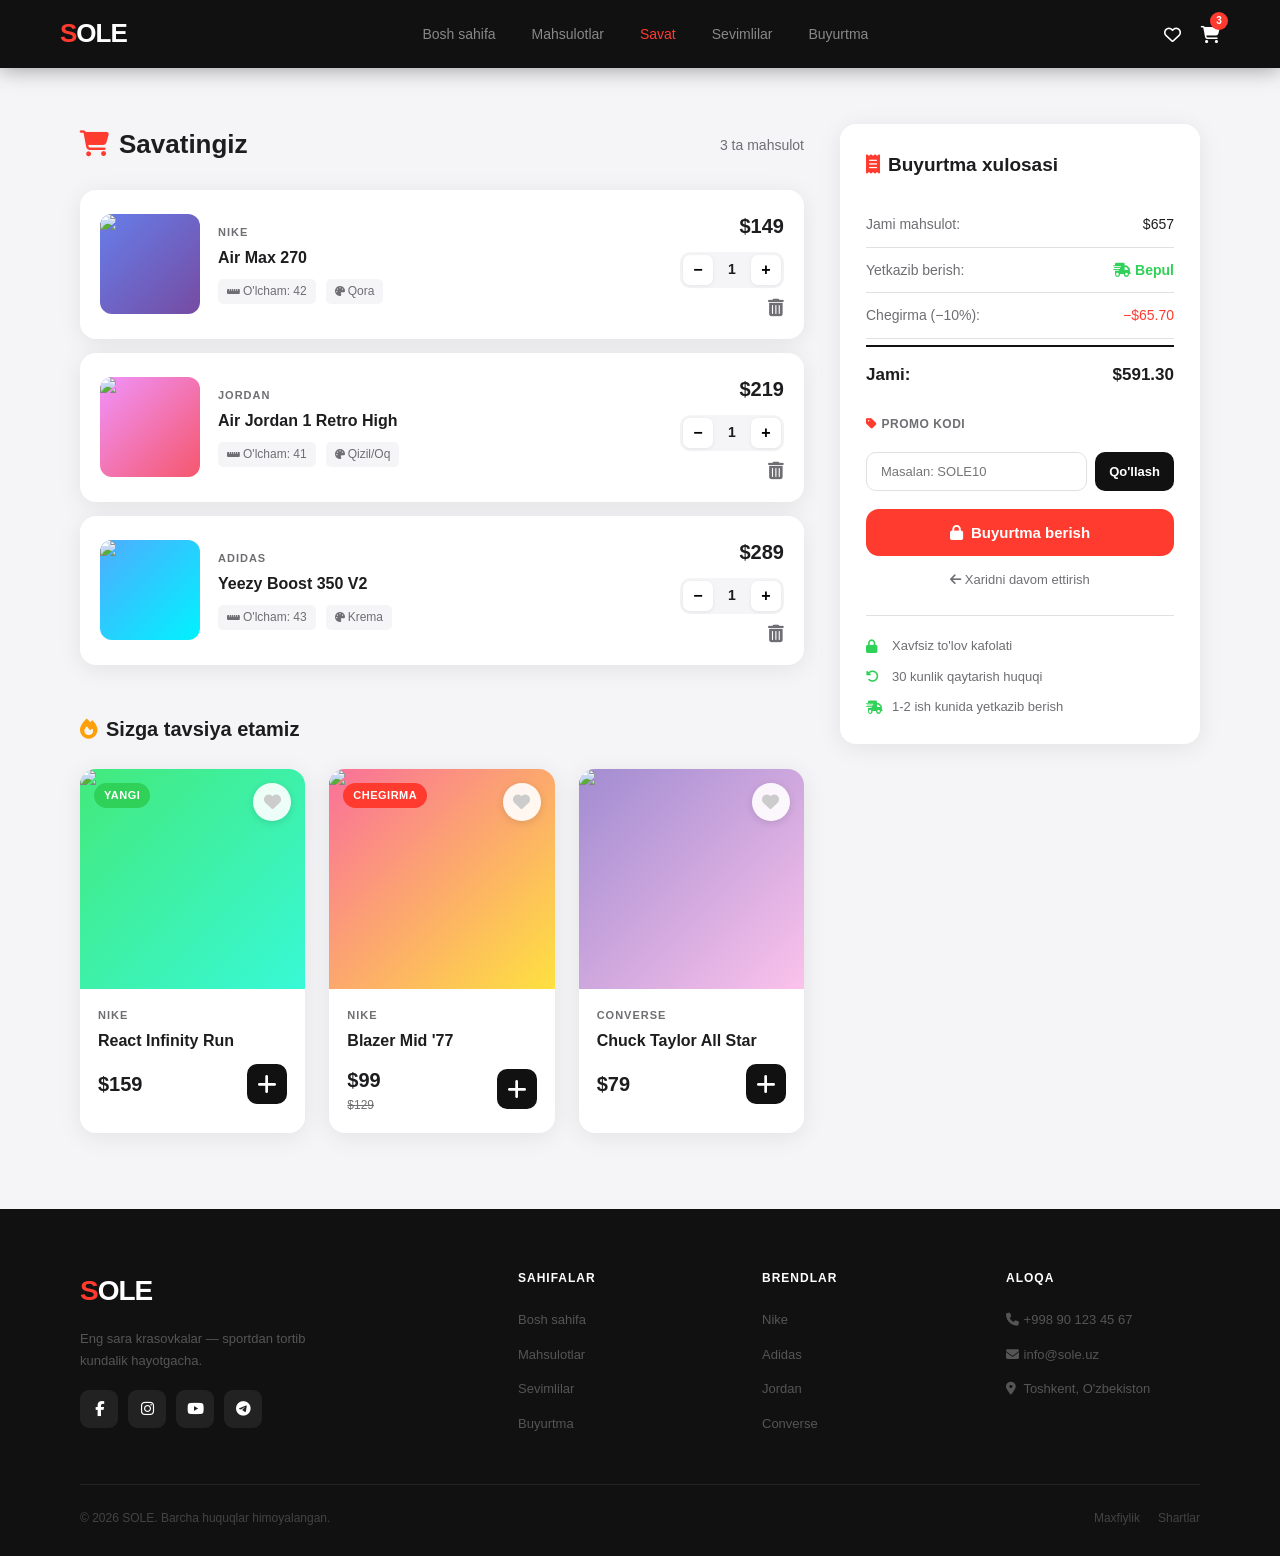
==== cart.html @ 351b91ec "news" ====
<!DOCTYPE html>
<html lang="uz">
<head>
  <meta charset="UTF-8">
  <meta name="viewport" content="width=device-width, initial-scale=1.0">
  <title>Savat — SOLE</title>
  <link rel="stylesheet" href="style.css">
  <link rel="stylesheet" href="https://cdn.jsdelivr.net/npm/@fortawesome/fontawesome-free@6.5.1/css/all.min.css">
</head>
<body>

<!-- NAVBAR -->
<nav>
  <div class="nav-logo"><span>S</span>OLE</div>
  <ul class="nav-links">
    <li><a href="index.html">Bosh sahifa</a></li>
    <li><a href="products.html">Mahsulotlar</a></li>
    <li><a href="cart.html" class="active">Savat</a></li>
    <li><a href="liked.html">Sevimlilar</a></li>
    <li><a href="checkout.html">Buyurtma</a></li>
  </ul>
  <div class="nav-right">
    <a href="liked.html" class="nav-icon"><i class="fa-regular fa-heart"></i></a>
    <a href="cart.html" class="nav-icon"><i class="fa-solid fa-cart-shopping"></i><span class="badge">3</span></a>
  </div>
</nav>

<!-- CART LAYOUT -->
<div class="cart-wrap">

  <!-- LEFT: ITEMS -->
  <div>
    <div class="cart-hd">
      <h2><i class="fa-solid fa-cart-shopping" style="color:var(--accent);margin-right:10px;"></i>Savatingiz</h2>
      <span>3 ta mahsulot</span>
    </div>

    <!-- Item 1 -->
    <div class="citem">
      <div class="citem-img img-1">
        <img src="https://images.unsplash.com/photo-ft2UhxkefwE?w=120&h=120&q=80&auto=format&fit=crop" alt="Air Max 270">
      </div>
      <div>
        <div class="citem-brand">Nike</div>
        <div class="citem-name">Air Max 270</div>
        <div class="citem-meta">
          <span class="ctag"><i class="fa-solid fa-ruler-horizontal" style="font-size:10px;margin-right:3px;"></i>O'lcham: 42</span>
          <span class="ctag"><i class="fa-solid fa-palette" style="font-size:10px;margin-right:3px;"></i>Qora</span>
        </div>
      </div>
      <div class="citem-right">
        <div class="citem-price">$149</div>
        <div class="qty">
          <button class="qty-btn">−</button>
          <span class="qty-n">1</span>
          <button class="qty-btn">+</button>
        </div>
        <button class="rm-btn"><i class="fa-solid fa-trash-can"></i></button>
      </div>
    </div>

    <!-- Item 2 -->
    <div class="citem">
      <div class="citem-img img-2">
        <img src="https://images.unsplash.com/photo-164_6wVEHfI?w=120&h=120&q=80&auto=format&fit=crop" alt="Jordan 1">
      </div>
      <div>
        <div class="citem-brand">Jordan</div>
        <div class="citem-name">Air Jordan 1 Retro High</div>
        <div class="citem-meta">
          <span class="ctag"><i class="fa-solid fa-ruler-horizontal" style="font-size:10px;margin-right:3px;"></i>O'lcham: 41</span>
          <span class="ctag"><i class="fa-solid fa-palette" style="font-size:10px;margin-right:3px;"></i>Qizil/Oq</span>
        </div>
      </div>
      <div class="citem-right">
        <div class="citem-price">$219</div>
        <div class="qty">
          <button class="qty-btn">−</button>
          <span class="qty-n">1</span>
          <button class="qty-btn">+</button>
        </div>
        <button class="rm-btn"><i class="fa-solid fa-trash-can"></i></button>
      </div>
    </div>

    <!-- Item 3 -->
    <div class="citem">
      <div class="citem-img img-3">
        <img src="https://images.unsplash.com/photo-kP6knT7tjn4?w=120&h=120&q=80&auto=format&fit=crop" alt="Yeezy 350">
      </div>
      <div>
        <div class="citem-brand">Adidas</div>
        <div class="citem-name">Yeezy Boost 350 V2</div>
        <div class="citem-meta">
          <span class="ctag"><i class="fa-solid fa-ruler-horizontal" style="font-size:10px;margin-right:3px;"></i>O'lcham: 43</span>
          <span class="ctag"><i class="fa-solid fa-palette" style="font-size:10px;margin-right:3px;"></i>Krema</span>
        </div>
      </div>
      <div class="citem-right">
        <div class="citem-price">$289</div>
        <div class="qty">
          <button class="qty-btn">−</button>
          <span class="qty-n">1</span>
          <button class="qty-btn">+</button>
        </div>
        <button class="rm-btn"><i class="fa-solid fa-trash-can"></i></button>
      </div>
    </div>

    <!-- Recommended -->
    <div style="margin-top:48px;">
      <div class="section-head" style="margin-bottom:24px;">
        <h3 style="font-size:20px;font-weight:800;"><i class="fa-solid fa-fire" style="color:#ff9f0a;margin-right:8px;"></i>Sizga tavsiya etamiz</h3>
      </div>
      <div class="grid-4" style="grid-template-columns:repeat(3,1fr);">

        <div class="pcard">
          <div class="pimg img-4"><img src="https://images.unsplash.com/photo-jvoZ-Aux9aw?w=400&h=280&q=80&auto=format&fit=crop" alt="React Infinity"></div>
          <span class="pbadge new">Yangi</span>
          <label class="like-btn"><input type="checkbox"><div class="like-icon"><i class="fa-solid fa-heart"></i></div></label>
          <div class="pinfo">
            <div class="pbrand">Nike</div>
            <div class="pname">React Infinity Run</div>
            <div class="pfooter">
              <div class="pprice-current">$159</div>
              <button class="add-btn"><i class="fa-solid fa-plus"></i></button>
            </div>
          </div>
        </div>

        <div class="pcard">
          <div class="pimg img-5"><img src="https://images.unsplash.com/photo-gKEp40qEezc?w=400&h=280&q=80&auto=format&fit=crop" alt="Blazer Mid"></div>
          <span class="pbadge sale">Chegirma</span>
          <label class="like-btn"><input type="checkbox"><div class="like-icon"><i class="fa-solid fa-heart"></i></div></label>
          <div class="pinfo">
            <div class="pbrand">Nike</div>
            <div class="pname">Blazer Mid '77</div>
            <div class="pfooter">
              <div><div class="pprice-current">$99</div><div class="pprice-old">$129</div></div>
              <button class="add-btn"><i class="fa-solid fa-plus"></i></button>
            </div>
          </div>
        </div>

        <div class="pcard">
          <div class="pimg img-6"><img src="https://images.unsplash.com/photo-su7PjvuQ-1c?w=400&h=280&q=80&auto=format&fit=crop" alt="Chuck Taylor"></div>
          <label class="like-btn"><input type="checkbox"><div class="like-icon"><i class="fa-solid fa-heart"></i></div></label>
          <div class="pinfo">
            <div class="pbrand">Converse</div>
            <div class="pname">Chuck Taylor All Star</div>
            <div class="pfooter">
              <div class="pprice-current">$79</div>
              <button class="add-btn"><i class="fa-solid fa-plus"></i></button>
            </div>
          </div>
        </div>

      </div>
    </div>
  </div>

  <!-- RIGHT: SUMMARY -->
  <div class="summary">
    <div class="sum-title"><i class="fa-solid fa-receipt" style="color:var(--accent);margin-right:8px;"></i>Buyurtma xulosasi</div>

    <div class="sum-row"><span class="lbl">Jami mahsulot:</span><span>$657</span></div>
    <div class="sum-row"><span class="lbl">Yetkazib berish:</span><span style="color:#30d158;font-weight:600;"><i class="fa-solid fa-truck-fast" style="margin-right:4px;"></i>Bepul</span></div>
    <div class="sum-row"><span class="lbl">Chegirma (−10%):</span><span style="color:var(--accent);">−$65.70</span></div>
    <div class="sum-row total"><span class="lbl">Jami:</span><span>$591.30</span></div>

    <div style="margin-top:16px;">
      <div style="font-size:12px;font-weight:600;color:var(--muted);margin-bottom:8px;text-transform:uppercase;letter-spacing:.5px;">
        <i class="fa-solid fa-tag" style="color:var(--accent);margin-right:4px;"></i>Promo kodi
      </div>
      <div class="coupon">
        <input type="text" placeholder="Masalan: SOLE10">
        <button>Qo'llash</button>
      </div>
    </div>

    <a href="checkout.html">
      <button class="go-checkout"><i class="fa-solid fa-lock"></i> Buyurtma berish</button>
    </a>
    <a href="products.html" class="cont-shop"><i class="fa-solid fa-arrow-left"></i> Xaridni davom ettirish</a>

    <div style="margin-top:24px;padding-top:20px;border-top:1px solid var(--border);">
      <div style="display:flex;flex-direction:column;gap:10px;">
        <div style="display:flex;align-items:center;gap:10px;font-size:13px;color:var(--muted);">
          <i class="fa-solid fa-lock" style="color:#30d158;width:16px;"></i><span>Xavfsiz to'lov kafolati</span>
        </div>
        <div style="display:flex;align-items:center;gap:10px;font-size:13px;color:var(--muted);">
          <i class="fa-solid fa-rotate-left" style="color:#30d158;width:16px;"></i><span>30 kunlik qaytarish huquqi</span>
        </div>
        <div style="display:flex;align-items:center;gap:10px;font-size:13px;color:var(--muted);">
          <i class="fa-solid fa-truck-fast" style="color:#30d158;width:16px;"></i><span>1-2 ish kunida yetkazib berish</span>
        </div>
      </div>
    </div>
  </div>

</div>

<!-- FOOTER -->
<footer>
  <div class="foot-grid">
    <div class="foot-brand">
      <div class="logo"><span>S</span>OLE</div>
      <p>Eng sara krasovkalar — sportdan tortib kundalik hayotgacha.</p>
      <div class="foot-social">
        <div class="soc"><i class="fa-brands fa-facebook-f"></i></div>
        <div class="soc"><i class="fa-brands fa-instagram"></i></div>
        <div class="soc"><i class="fa-brands fa-youtube"></i></div>
        <div class="soc"><i class="fa-brands fa-telegram"></i></div>
      </div>
    </div>
    <div class="foot-col"><h4>Sahifalar</h4><ul>
      <li><a href="index.html">Bosh sahifa</a></li>
      <li><a href="products.html">Mahsulotlar</a></li>
      <li><a href="liked.html">Sevimlilar</a></li>
      <li><a href="checkout.html">Buyurtma</a></li>
    </ul></div>
    <div class="foot-col"><h4>Brendlar</h4><ul>
      <li><a href="#">Nike</a></li><li><a href="#">Adidas</a></li>
      <li><a href="#">Jordan</a></li><li><a href="#">Converse</a></li>
    </ul></div>
    <div class="foot-col"><h4>Aloqa</h4><ul>
      <li><a href="#"><i class="fa-solid fa-phone" style="width:14px;"></i> +998 90 123 45 67</a></li>
      <li><a href="#"><i class="fa-solid fa-envelope" style="width:14px;"></i> info@sole.uz</a></li>
      <li><a href="#"><i class="fa-solid fa-location-dot" style="width:14px;"></i> Toshkent, O'zbekiston</a></li>
    </ul></div>
  </div>
  <div class="foot-bottom">
    <p>© 2026 SOLE. Barcha huquqlar himoyalangan.</p>
    <div class="foot-links"><a href="#">Maxfiylik</a><a href="#">Shartlar</a></div>
  </div>
</footer>

</body>
</html>
---- style.css ----
:root {
  --primary: #111111;
  --accent:  #ff3b30;
  --bg:      #f5f5f7;
  --card:    #ffffff;
  --text:    #1d1d1f;
  --muted:   #6e6e73;
  --border:  #e0e0e0;
  --shadow:  0 4px 24px rgba(0,0,0,.08);
  --shadow2: 0 12px 40px rgba(0,0,0,.14);
  --r:       16px;
}

*, *::before, *::after { margin:0; padding:0; box-sizing:border-box; }
html { scroll-behavior:smooth; }
body { font-family:-apple-system,BlinkMacSystemFont,'Segoe UI',Roboto,sans-serif; background:var(--bg); color:var(--text); line-height:1.6; }
a { text-decoration:none; color:inherit; }

/* ── NAVBAR ─────────────────────────────── */
nav {
  background:var(--primary);
  padding:0 60px;
  height:68px;
  display:flex; align-items:center; justify-content:space-between;
  position:sticky; top:0; z-index:100;
  box-shadow:0 2px 20px rgba(0,0,0,.35);
}
.nav-logo { font-size:26px; font-weight:900; color:#fff; letter-spacing:-1px; }
.nav-logo span { color:var(--accent); }
.nav-links { display:flex; gap:4px; list-style:none; }
.nav-links a { color:#888; padding:8px 16px; border-radius:8px; font-size:14px; font-weight:500; transition:.2s; }
.nav-links a:hover { color:#fff; background:rgba(255,255,255,.08); }
.nav-links a.active { color:var(--accent); }
.nav-right { display:flex; gap:20px; align-items:center; }
.nav-icon { color:#fff; font-size:20px; position:relative; cursor:pointer; transition:.2s; }
.nav-icon:hover { color:var(--accent); }
.nav-icon .badge {
  position:absolute; top:-6px; right:-8px;
  background:var(--accent); color:#fff;
  font-size:10px; font-weight:700;
  width:18px; height:18px; border-radius:50%;
  display:flex; align-items:center; justify-content:center;
}

/* ── BUTTONS ─────────────────────────────── */
.btn { display:inline-flex; align-items:center; gap:8px; padding:13px 26px; border-radius:12px; font-size:15px; font-weight:600; cursor:pointer; border:none; transition:.2s; }
.btn-red { background:var(--accent); color:#fff; }
.btn-red:hover { background:#d62e24; transform:translateY(-2px); box-shadow:0 8px 24px rgba(255,59,48,.3); }
.btn-dark { background:var(--primary); color:#fff; }
.btn-dark:hover { background:#333; transform:translateY(-2px); }
.btn-outline { background:transparent; color:#fff; border:2px solid rgba(255,255,255,.3); }
.btn-outline:hover { border-color:#fff; background:rgba(255,255,255,.08); }

/* ── HERO ────────────────────────────────── */
.hero {
  background:var(--primary);
  min-height:calc(100vh - 68px);
  display:grid; grid-template-columns:1fr 1fr;
  align-items:center; padding:60px 80px; gap:60px;
  overflow:hidden; position:relative;
}
.hero::after {
  content:''; position:absolute;
  width:700px; height:700px;
  background:radial-gradient(circle,rgba(255,59,48,.12) 0%,transparent 70%);
  right:-150px; top:50%; transform:translateY(-50%);
  pointer-events:none;
}
.hero-tag {
  display:inline-block;
  background:rgba(255,59,48,.15); border:1px solid rgba(255,59,48,.3);
  color:var(--accent); padding:5px 14px; border-radius:20px;
  font-size:12px; font-weight:700; text-transform:uppercase; letter-spacing:1px;
  margin-bottom:20px;
}
.hero h1 { font-size:clamp(40px,5vw,72px); font-weight:900; color:#fff; line-height:1.05; letter-spacing:-2px; margin-bottom:20px; }
.hero h1 span { color:var(--accent); }
.hero p { color:#777; font-size:17px; line-height:1.7; margin-bottom:36px; max-width:400px; }
.hero-btns { display:flex; gap:14px; flex-wrap:wrap; }
.hero-stats { display:flex; gap:40px; margin-top:56px; }
.stat-num { font-size:30px; font-weight:900; color:#fff; line-height:1; }
.stat-label { font-size:11px; color:#555; text-transform:uppercase; letter-spacing:1px; margin-top:3px; }
.hero-visual { display:flex; justify-content:center; align-items:center; }
.shoe-circle {
  width:400px; height:400px;
  background:linear-gradient(135deg,#1a1a2e,#0f3460);
  border-radius:50%;
  display:flex; align-items:center; justify-content:center;
  font-size:180px;
  box-shadow:0 0 80px rgba(255,59,48,.18), inset 0 0 60px rgba(0,0,0,.3);
  animation:float 3s ease-in-out infinite;
  position:relative; z-index:1;
}
@keyframes float { 0%,100%{transform:translateY(0) rotate(-4deg);} 50%{transform:translateY(-22px) rotate(4deg);} }
.shoe-price-tag {
  position:absolute; top:40px; right:-20px;
  background:var(--accent); color:#fff;
  padding:14px 18px; border-radius:16px;
  text-align:center; font-weight:700;
  box-shadow:0 8px 24px rgba(255,59,48,.4); z-index:2;
}
.shoe-price-tag .big { font-size:24px; display:block; }
.shoe-price-tag .sm  { font-size:11px; opacity:.8; }

/* ── SECTION ─────────────────────────────── */
.section { padding:80px; }
.section-head { display:flex; justify-content:space-between; align-items:flex-end; margin-bottom:44px; }
.section-title { font-size:34px; font-weight:800; letter-spacing:-1px; }
.section-title span { color:var(--accent); }
.see-all { color:var(--accent); font-weight:600; font-size:14px; }
.see-all:hover { text-decoration:underline; }

/* ── CATEGORIES ──────────────────────────── */
.cats { display:grid; grid-template-columns:repeat(3,1fr); gap:24px; }
.cat-card { height:200px; border-radius:var(--r); overflow:hidden; position:relative; cursor:pointer; transition:.3s; }
.cat-card:hover { transform:translateY(-6px); box-shadow:var(--shadow2); }
.cat-card:nth-child(1) { background:linear-gradient(135deg,#667eea,#764ba2); }
.cat-card:nth-child(2) { background:linear-gradient(135deg,#f093fb,#f5576c); }
.cat-card:nth-child(3) { background:linear-gradient(135deg,#4facfe,#00f2fe); }
.cat-emoji { position:absolute; right:20px; top:50%; transform:translateY(-50%); font-size:70px; opacity:.8; }
.cat-info  { position:absolute; bottom:0; left:0; right:0; padding:20px 24px; background:linear-gradient(transparent,rgba(0,0,0,.55)); }
.cat-name  { color:#fff; font-size:20px; font-weight:800; }
.cat-count { color:rgba(255,255,255,.7); font-size:13px; }

/* ── PRODUCT CARDS ───────────────────────── */
.grid-4 { display:grid; grid-template-columns:repeat(4,1fr); gap:24px; }
.grid-3 { display:grid; grid-template-columns:repeat(3,1fr); gap:24px; }
.pcard { background:var(--card); border-radius:var(--r); box-shadow:var(--shadow); overflow:hidden; transition:.3s; position:relative; }
.pcard:hover { transform:translateY(-8px); box-shadow:var(--shadow2); }
.pimg { height:220px; display:flex; align-items:center; justify-content:center; font-size:100px; position:relative; }
.img-1  { background:linear-gradient(135deg,#667eea,#764ba2); }
.img-2  { background:linear-gradient(135deg,#f093fb,#f5576c); }
.img-3  { background:linear-gradient(135deg,#4facfe,#00f2fe); }
.img-4  { background:linear-gradient(135deg,#43e97b,#38f9d7); }
.img-5  { background:linear-gradient(135deg,#fa709a,#fee140); }
.img-6  { background:linear-gradient(135deg,#a18cd1,#fbc2eb); }
.img-7  { background:linear-gradient(135deg,#ffecd2,#fcb69f); }
.img-8  { background:linear-gradient(135deg,#a1c4fd,#c2e9fb); }
.img-9  { background:linear-gradient(135deg,#d4fc79,#96e6a1); }
.img-10 { background:linear-gradient(135deg,#f6d365,#fda085); }
.img-11 { background:linear-gradient(135deg,#89f7fe,#66a6ff); }
.img-12 { background:linear-gradient(135deg,#a8edea,#fed6e3); }
.pbadge { position:absolute; top:14px; left:14px; padding:4px 10px; border-radius:20px; font-size:11px; font-weight:700; text-transform:uppercase; letter-spacing:.5px; color:#fff; z-index:1; }
.pbadge.new  { background:#30d158; }
.pbadge.sale { background:var(--accent); }
.pbadge.hot  { background:#ff9f0a; }

/* like button – CSS checkbox trick */
.like-btn { position:absolute; top:14px; right:14px; z-index:2; cursor:pointer; }
.like-btn input[type="checkbox"] { display:none; }
.like-icon { width:38px; height:38px; background:rgba(255,255,255,.9); border-radius:50%; display:flex; align-items:center; justify-content:center; font-size:17px; color:#ccc; transition:.2s; box-shadow:0 2px 8px rgba(0,0,0,.12); }
.like-icon:hover { transform:scale(1.15); color:var(--accent); }
.like-btn input:checked ~ .like-icon { color:var(--accent); background:rgba(255,59,48,.1); }

.pinfo { padding:18px; }
.pbrand { font-size:11px; color:var(--muted); text-transform:uppercase; letter-spacing:1px; font-weight:600; margin-bottom:4px; }
.pname  { font-size:16px; font-weight:700; margin-bottom:10px; }
.psizes { display:flex; gap:5px; margin-bottom:14px; flex-wrap:wrap; }
.sz { font-size:11px; background:var(--bg); color:var(--muted); padding:3px 7px; border-radius:5px; font-weight:500; }
.pfooter { display:flex; align-items:center; justify-content:space-between; }
.pprice-current { font-size:20px; font-weight:800; }
.pprice-old { font-size:12px; color:var(--muted); text-decoration:line-through; }
.add-btn { width:40px; height:40px; background:var(--primary); color:#fff; border:none; border-radius:10px; font-size:22px; cursor:pointer; display:flex; align-items:center; justify-content:center; transition:.2s; }
.add-btn:hover { background:var(--accent); transform:scale(1.1); }

/* ── PROMO BANNER ────────────────────────── */
.promo { margin:0 80px 80px; background:var(--primary); border-radius:24px; padding:60px 80px; display:grid; grid-template-columns:1fr auto; align-items:center; gap:40px; position:relative; overflow:hidden; }
.promo::before { content:''; position:absolute; width:500px; height:500px; background:radial-gradient(circle,rgba(255,59,48,.12) 0%,transparent 70%); left:-100px; top:50%; transform:translateY(-50%); }
.promo-tag { display:inline-block; background:rgba(255,59,48,.15); border:1px solid rgba(255,59,48,.3); color:var(--accent); padding:5px 14px; border-radius:20px; font-size:11px; font-weight:700; text-transform:uppercase; letter-spacing:1px; margin-bottom:14px; }
.promo h2 { font-size:42px; font-weight:900; color:#fff; letter-spacing:-1px; margin-bottom:10px; }
.promo h2 span { color:var(--accent); }
.promo p { color:#666; font-size:15px; margin-bottom:28px; }
.promo-img { font-size:130px; z-index:1; }

/* ── TRUST BADGES ────────────────────────── */
.trust { display:grid; grid-template-columns:repeat(4,1fr); gap:24px; padding:60px 80px; background:#fff; }
.tbadge { display:flex; flex-direction:column; align-items:center; text-align:center; gap:10px; }
.t-icon { width:60px; height:60px; background:var(--bg); border-radius:14px; display:flex; align-items:center; justify-content:center; font-size:26px; }
.tbadge h4 { font-size:14px; font-weight:700; }
.tbadge p  { font-size:12px; color:var(--muted); }

/* ── PAGE HEADER ─────────────────────────── */
.page-hd { background:var(--primary); padding:56px 80px 36px; }
.page-hd h1 { font-size:48px; font-weight:900; color:#fff; letter-spacing:-2px; margin-bottom:6px; }
.page-hd p  { color:#666; font-size:15px; }
.breadcrumb { display:flex; gap:6px; align-items:center; font-size:13px; color:#555; margin-bottom:20px; }
.breadcrumb a { color:#555; } .breadcrumb a:hover { color:#fff; }

/* ── PRODUCTS PAGE LAYOUT ────────────────── */
.products-wrap { display:grid; grid-template-columns:260px 1fr; gap:36px; padding:56px 80px; align-items:start; }
.sidebar { background:var(--card); border-radius:var(--r); padding:26px; box-shadow:var(--shadow); position:sticky; top:84px; }
.sb-title { font-size:18px; font-weight:800; margin-bottom:22px; }
.filter-group { margin-bottom:24px; }
.fl-label { font-size:11px; font-weight:700; text-transform:uppercase; letter-spacing:1px; color:var(--muted); margin-bottom:10px; }
.fl-divider { height:1px; background:var(--border); margin:18px 0; }
.fl-option { display:flex; align-items:center; gap:10px; padding:7px 8px; border-radius:8px; cursor:pointer; transition:.15s; margin-bottom:2px; }
.fl-option:hover { background:var(--bg); }
.fl-option input[type="checkbox"] { width:17px; height:17px; accent-color:var(--accent); cursor:pointer; }
.fl-option span { font-size:14px; font-weight:500; }
.sz-grid { display:grid; grid-template-columns:repeat(4,1fr); gap:7px; }
.sz-opt input { display:none; }
.sz-opt label { display:block; text-align:center; padding:7px; border:1.5px solid var(--border); border-radius:8px; font-size:12px; font-weight:600; cursor:pointer; transition:.2s; }
.sz-opt label:hover { border-color:var(--primary); }
.sz-opt input:checked + label { background:var(--primary); color:#fff; border-color:var(--primary); }
.sort-row { display:flex; align-items:center; justify-content:space-between; margin-bottom:24px; }
.res-count { font-size:13px; color:var(--muted); }
.sort-sel { padding:9px 14px; border:1.5px solid var(--border); border-radius:10px; font-size:13px; font-weight:500; color:var(--text); background:#fff; cursor:pointer; outline:none; }
.sort-sel:focus { border-color:var(--primary); }

/* ── CART ────────────────────────────────── */
.cart-wrap { display:grid; grid-template-columns:1fr 360px; gap:36px; padding:56px 80px; align-items:start; }
.cart-hd { display:flex; align-items:center; justify-content:space-between; margin-bottom:24px; }
.cart-hd h2 { font-size:26px; font-weight:800; }
.cart-hd span { color:var(--muted); font-size:14px; }
.citem { background:var(--card); border-radius:var(--r); padding:20px; display:grid; grid-template-columns:100px 1fr auto; gap:18px; align-items:center; box-shadow:var(--shadow); margin-bottom:14px; transition:.2s; }
.citem:hover { box-shadow:var(--shadow2); }
.citem-img { width:100px; height:100px; border-radius:12px; display:flex; align-items:center; justify-content:center; font-size:46px; flex-shrink:0; }
.citem-brand { font-size:11px; text-transform:uppercase; letter-spacing:1px; color:var(--muted); font-weight:600; }
.citem-name  { font-size:16px; font-weight:700; margin:3px 0 8px; }
.citem-meta  { display:flex; gap:10px; }
.ctag { background:var(--bg); padding:3px 9px; border-radius:5px; font-size:12px; color:var(--muted); font-weight:500; }
.citem-right { display:flex; flex-direction:column; align-items:flex-end; gap:10px; }
.citem-price { font-size:20px; font-weight:800; }
.qty { display:flex; align-items:center; gap:4px; background:var(--bg); border-radius:10px; padding:3px; }
.qty-btn { width:30px; height:30px; border:none; background:#fff; border-radius:7px; font-size:16px; font-weight:700; cursor:pointer; display:flex; align-items:center; justify-content:center; box-shadow:0 1px 4px rgba(0,0,0,.07); transition:.15s; }
.qty-btn:hover { background:var(--primary); color:#fff; }
.qty-n { width:30px; text-align:center; font-size:14px; font-weight:700; }
.rm-btn { background:none; border:none; color:var(--muted); cursor:pointer; font-size:18px; transition:.2s; }
.rm-btn:hover { color:var(--accent); }

/* order summary */
.summary { background:var(--card); border-radius:var(--r); padding:26px; box-shadow:var(--shadow); position:sticky; top:84px; }
.sum-title { font-size:19px; font-weight:800; margin-bottom:22px; }
.sum-row { display:flex; justify-content:space-between; align-items:center; padding:11px 0; font-size:14px; border-bottom:1px solid var(--border); }
.sum-row .lbl { color:var(--muted); }
.sum-row.total { font-size:17px; font-weight:800; border-top:2px solid var(--primary); border-bottom:none; margin-top:6px; padding-top:14px; }
.sum-row.total .lbl { color:var(--text); }
.coupon { display:flex; gap:8px; margin:18px 0; }
.coupon input { flex:1; padding:11px 14px; border:1.5px solid var(--border); border-radius:10px; font-size:13px; outline:none; transition:.2s; }
.coupon input:focus { border-color:var(--primary); }
.coupon button { padding:11px 14px; background:var(--primary); color:#fff; border:none; border-radius:10px; font-size:13px; font-weight:600; cursor:pointer; white-space:nowrap; transition:.2s; }
.coupon button:hover { background:var(--accent); }
.go-checkout { width:100%; padding:15px; background:var(--accent); color:#fff; border:none; border-radius:13px; font-size:15px; font-weight:700; cursor:pointer; margin-top:18px; display:flex; align-items:center; justify-content:center; gap:8px; transition:.2s; }
.go-checkout:hover { background:#d62e24; transform:translateY(-2px); box-shadow:0 8px 24px rgba(255,59,48,.3); }
.cont-shop { display:block; text-align:center; margin-top:14px; color:var(--muted); font-size:13px; font-weight:500; }
.cont-shop:hover { color:var(--accent); }

/* ── CHECKOUT ────────────────────────────── */
.checkout-wrap { display:grid; grid-template-columns:1fr 380px; gap:36px; padding:56px 80px; align-items:start; }
.cform-box { background:var(--card); border-radius:var(--r); padding:32px; box-shadow:var(--shadow); }
.fs { margin-bottom:32px; }
.fs-title { font-size:17px; font-weight:800; margin-bottom:18px; padding-bottom:12px; border-bottom:2px solid var(--border); display:flex; align-items:center; gap:10px; }
.fs-num { width:26px; height:26px; background:var(--primary); color:#fff; border-radius:50%; font-size:12px; font-weight:700; display:inline-flex; align-items:center; justify-content:center; }
.frow { display:grid; grid-template-columns:1fr 1fr; gap:14px; }
.fgroup { display:flex; flex-direction:column; gap:5px; margin-bottom:14px; }
.fgroup.full { grid-column:1/-1; }
.fgroup label { font-size:12px; font-weight:600; color:var(--muted); text-transform:uppercase; letter-spacing:.5px; }
.fgroup input, .fgroup select, .fgroup textarea { padding:13px 14px; border:1.5px solid var(--border); border-radius:10px; font-size:14px; color:var(--text); background:var(--bg); outline:none; font-family:inherit; transition:.2s; }
.fgroup input:focus, .fgroup select:focus, .fgroup textarea:focus { border-color:var(--primary); background:#fff; }
.pay-methods { display:grid; grid-template-columns:repeat(3,1fr); gap:10px; margin-bottom:18px; }
.pay-opt { cursor:pointer; }
.pay-opt input[type="radio"] { display:none; }
.pay-label { border:2px solid var(--border); border-radius:12px; padding:14px 10px; display:flex; flex-direction:column; align-items:center; gap:7px; cursor:pointer; transition:.2s; font-size:22px; text-align:center; }
.pay-label span:last-child { font-size:11px; font-weight:600; color:var(--muted); }
.pay-label:hover { border-color:var(--primary); }
.pay-opt input:checked + .pay-label { border-color:var(--primary); background:var(--primary); color:#fff; }
.pay-opt input:checked + .pay-label span:last-child { color:rgba(255,255,255,.7); }
.place-btn { width:100%; padding:17px; background:var(--accent); color:#fff; border:none; border-radius:13px; font-size:16px; font-weight:700; cursor:pointer; margin-top:6px; transition:.2s; }
.place-btn:hover { background:#d62e24; transform:translateY(-2px); box-shadow:0 8px 24px rgba(255,59,48,.3); }
.co-items { margin-bottom:16px; }
.co-item { display:flex; gap:12px; align-items:center; padding:12px 0; border-bottom:1px solid var(--border); }
.co-img { width:62px; height:62px; border-radius:10px; display:flex; align-items:center; justify-content:center; font-size:28px; flex-shrink:0; }
.co-info { flex:1; }
.co-name { font-size:13px; font-weight:700; margin-bottom:3px; }
.co-meta { font-size:11px; color:var(--muted); }
.co-price { font-size:15px; font-weight:800; }

/* ── FOOTER ──────────────────────────────── */
footer { background:var(--primary); color:#fff; padding:60px 80px 28px; margin-top:20px; }
.foot-grid { display:grid; grid-template-columns:2fr 1fr 1fr 1fr; gap:50px; margin-bottom:48px; }
.foot-brand .logo { font-size:28px; font-weight:900; letter-spacing:-1px; margin-bottom:14px; }
.foot-brand .logo span { color:var(--accent); }
.foot-brand p { color:#555; font-size:13px; line-height:1.7; max-width:240px; }
.foot-social { display:flex; gap:10px; margin-top:18px; }
.soc { width:38px; height:38px; background:rgba(255,255,255,.07); border-radius:9px; display:flex; align-items:center; justify-content:center; font-size:16px; cursor:pointer; transition:.2s; }
.soc:hover { background:var(--accent); transform:translateY(-3px); }
.foot-col h4 { font-size:12px; font-weight:700; text-transform:uppercase; letter-spacing:1px; margin-bottom:18px; }
.foot-col ul { list-style:none; display:flex; flex-direction:column; gap:9px; }
.foot-col ul li a { color:#555; font-size:13px; transition:.2s; }
.foot-col ul li a:hover { color:#fff; }
.foot-bottom { border-top:1px solid rgba(255,255,255,.08); padding-top:24px; display:flex; justify-content:space-between; align-items:center; }
.foot-bottom p { color:#444; font-size:12px; }
.foot-links { display:flex; gap:18px; }
.foot-links a { color:#444; font-size:12px; }
.foot-links a:hover { color:#fff; }

/* ── EMPTY STATE ─────────────────────────── */
.empty { text-align:center; padding:80px 20px; }
.empty-ico { font-size:80px; display:block; margin-bottom:16px; }
.empty h3 { font-size:22px; font-weight:800; margin-bottom:8px; }
.empty p   { color:var(--muted); margin-bottom:22px; }

/* ── IMAGE OVERRIDES ─────────────────────── */
.pimg { font-size:0; overflow:hidden; }
.pimg img { width:100%; height:100%; object-fit:cover; transition:transform .4s; display:block; }
.pcard:hover .pimg img { transform:scale(1.07); }

.shoe-circle { font-size:0; overflow:hidden; }
.shoe-circle img { width:100%; height:100%; object-fit:cover; }

.promo-img { font-size:0; width:220px; height:220px; border-radius:20px; overflow:hidden; transform:rotate(-8deg) translateY(-8px); flex-shrink:0; box-shadow:0 20px 60px rgba(0,0,0,.4); }
.promo-img img { width:100%; height:100%; object-fit:cover; }

.citem-img { font-size:0; overflow:hidden; }
.citem-img img { width:100%; height:100%; object-fit:cover; border-radius:12px; }

.co-img { font-size:0; overflow:hidden; }
.co-img img { width:100%; height:100%; object-fit:cover; border-radius:10px; }

/* FA icon sizing */
.cat-emoji { font-size:0; }
.cat-emoji i { font-size:58px; opacity:.85; color:#fff; }
.t-icon i { font-size:24px; color:var(--accent); }
.soc i { font-size:15px; }
.nav-icon i { font-size:17px; }
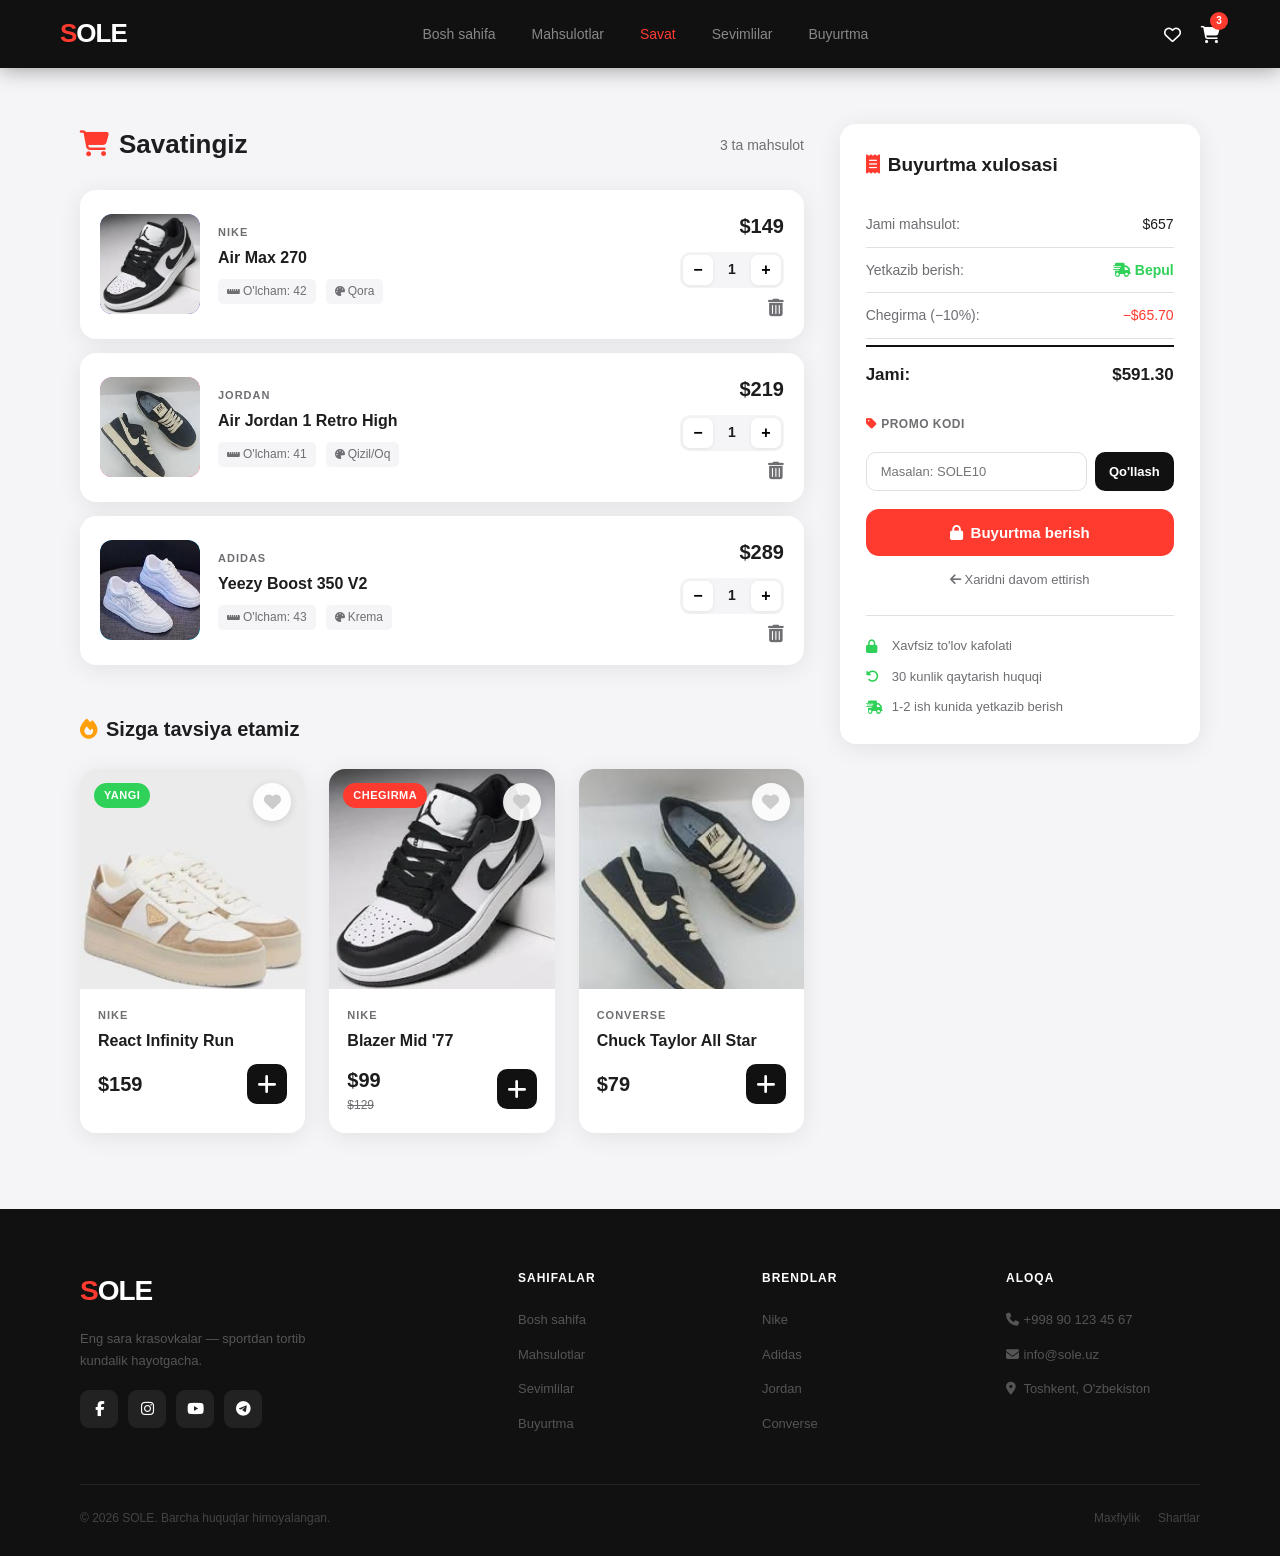
==== commit ce4b03f7: "nes" ====
--- a/cart.html
+++ b/cart.html
@@ -38,7 +38,7 @@
     <!-- Item 1 -->
     <div class="citem">
       <div class="citem-img img-1">
-        <img src="https://images.unsplash.com/photo-ft2UhxkefwE?w=120&h=120&q=80&auto=format&fit=crop" alt="Air Max 270">
+        <img src="photo_1_2026-06-13_09-39-06.jpg" alt="Air Max 270">
       </div>
       <div>
         <div class="citem-brand">Nike</div>
@@ -62,7 +62,7 @@
     <!-- Item 2 -->
     <div class="citem">
       <div class="citem-img img-2">
-        <img src="https://images.unsplash.com/photo-164_6wVEHfI?w=120&h=120&q=80&auto=format&fit=crop" alt="Jordan 1">
+        <img src="photo_2_2026-06-13_09-39-06.jpg" alt="Jordan 1">
       </div>
       <div>
         <div class="citem-brand">Jordan</div>
@@ -86,7 +86,7 @@
     <!-- Item 3 -->
     <div class="citem">
       <div class="citem-img img-3">
-        <img src="https://images.unsplash.com/photo-kP6knT7tjn4?w=120&h=120&q=80&auto=format&fit=crop" alt="Yeezy 350">
+        <img src="photo_3_2026-06-13_09-39-06.jpg" alt="Yeezy 350">
       </div>
       <div>
         <div class="citem-brand">Adidas</div>
@@ -115,7 +115,7 @@
       <div class="grid-4" style="grid-template-columns:repeat(3,1fr);">
 
         <div class="pcard">
-          <div class="pimg img-4"><img src="https://images.unsplash.com/photo-jvoZ-Aux9aw?w=400&h=280&q=80&auto=format&fit=crop" alt="React Infinity"></div>
+          <div class="pimg img-4"><img src="photo_4_2026-06-13_09-39-06.jpg" alt="React Infinity"></div>
           <span class="pbadge new">Yangi</span>
           <label class="like-btn"><input type="checkbox"><div class="like-icon"><i class="fa-solid fa-heart"></i></div></label>
           <div class="pinfo">
@@ -129,7 +129,7 @@
         </div>
 
         <div class="pcard">
-          <div class="pimg img-5"><img src="https://images.unsplash.com/photo-gKEp40qEezc?w=400&h=280&q=80&auto=format&fit=crop" alt="Blazer Mid"></div>
+          <div class="pimg img-5"><img src="photo_1_2026-06-13_09-39-06.jpg" alt="Blazer Mid"></div>
           <span class="pbadge sale">Chegirma</span>
           <label class="like-btn"><input type="checkbox"><div class="like-icon"><i class="fa-solid fa-heart"></i></div></label>
           <div class="pinfo">
@@ -143,7 +143,7 @@
         </div>
 
         <div class="pcard">
-          <div class="pimg img-6"><img src="https://images.unsplash.com/photo-su7PjvuQ-1c?w=400&h=280&q=80&auto=format&fit=crop" alt="Chuck Taylor"></div>
+          <div class="pimg img-6"><img src="photo_2_2026-06-13_09-39-06.jpg" alt="Chuck Taylor"></div>
           <label class="like-btn"><input type="checkbox"><div class="like-icon"><i class="fa-solid fa-heart"></i></div></label>
           <div class="pinfo">
             <div class="pbrand">Converse</div>
